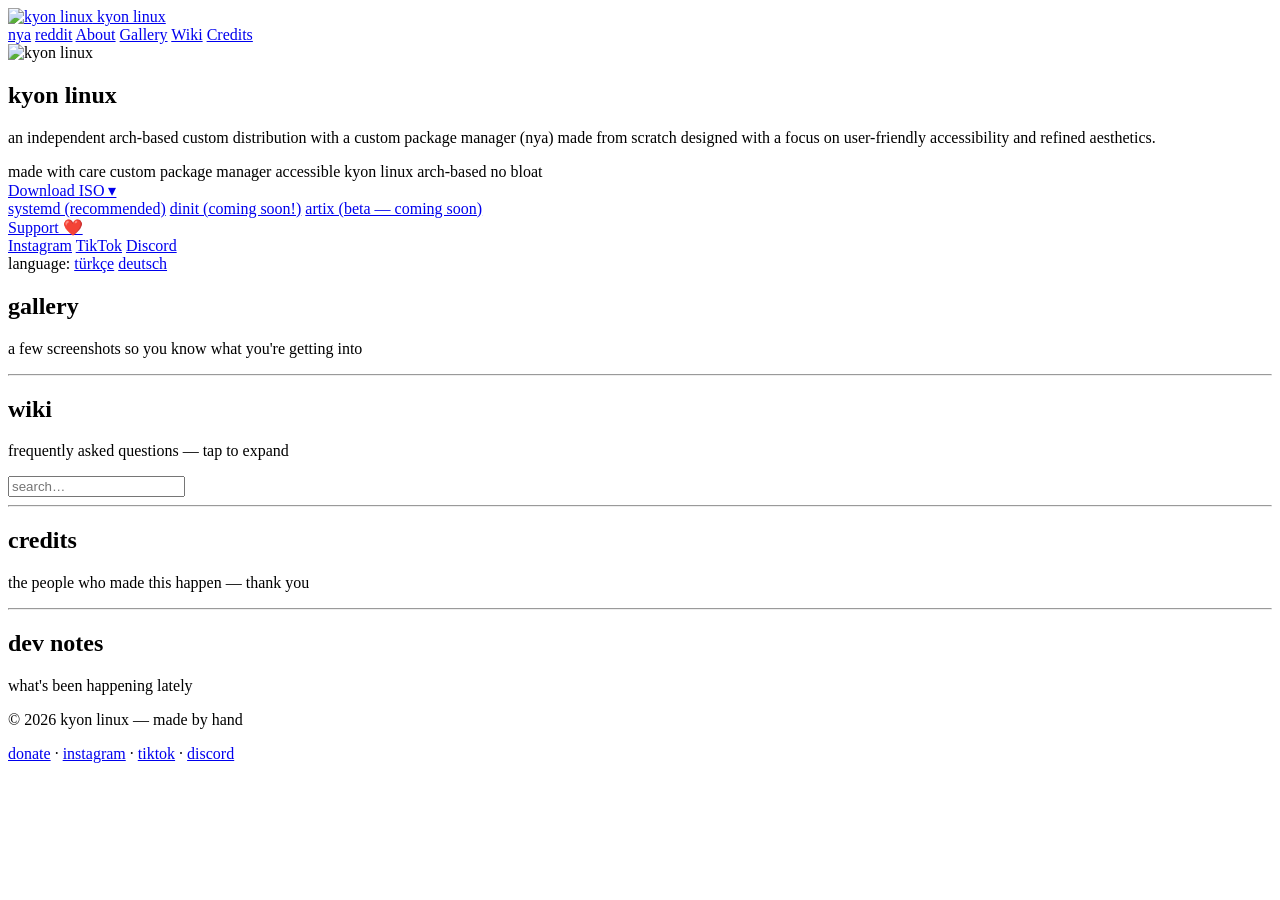
==== index.html @ cd8f9972 "uploaded the files" ====
<!DOCTYPE html>
<html lang="en">
<head>
<meta charset="UTF-8">
<meta name="viewport" content="width=device-width, initial-scale=1.0">
<title>kyon linux — arch-based, accessible, aesthetic</title>
<meta name="description" content="kyon linux — an independent arch-based distribution designed with a focus on user-friendly accessibility and refined aesthetics.">
<meta name="theme-color" content="#0c1a2a">
<link rel="icon" type="image/x-icon" href="icon.ico">
<link rel="preconnect" href="https://fonts.googleapis.com">
<link rel="preconnect" href="https://fonts.gstatic.com" crossorigin>
<link href="https://fonts.googleapis.com/css2?family=Inter:wght@300;400;500;600;700&display=swap" rel="stylesheet">
<link rel="stylesheet" href="styles.css">
</head>
<body>

<header>
  <a href="#home" class="logo">
    <img src="icon.png" alt="kyon linux">
    kyon linux
  </a>
  <nav>
    <a href="https://github.com/kyonlinux/nya" target="_blank">nya</a>
    <a href="https://www.reddit.com/r/kyonlinux/" target="_blank">reddit</a>
    <a href="#home">About</a>
    <a href="#gallery">Gallery</a>
    <a href="#wiki">Wiki</a>
    <a href="#credits">Credits</a>
  </nav>
</header>

<section class="hero" id="home">
  <div class="hero-inner">
    <div class="hero-image">
      <img src="sideimage.png" alt="kyon linux">
    </div>
    <div class="hero-content">
    <h1>kyon linux</h1>
    <p class="tagline">an independent arch-based custom distribution with a custom package manager (nya) made from scratch designed with a focus on user-friendly accessibility and refined aesthetics.</p>
    <div class="hero-badges" aria-label="features">
      <span>made with care</span>
      <span>custom package manager</span>
      <span>accessible</span>
      <span>kyon linux</span>
      <span>arch-based</span>
      <span>no bloat</span>
    </div>
    <div class="hero-actions">
      <div class="iso-dropdown">
        <a class="btn primary" href="#" onclick="this.parentElement.classList.toggle('open');return false">Download ISO ▾</a>
        <div class="dropdown-menu">
          <a href="https://drive.google.com/file/d/1CRRmqdXTP9K90-1pjGMA3OWUpRJdGg02/view?usp=sharing" target="_blank"><span class="label">systemd (recommended)</span></a>
          <a class="disabled" href="#"><span class="label">dinit (coming soon!)</span></a>
          <a class="disabled" href="#"><span class="label">artix (beta — coming soon)</span></a>
        </div>
      </div>
      <a class="btn" href="https://github.com/sponsors/adachiPPP" target="_blank">Support ❤️</a>
    </div>
    <div class="socials">
      <a href="https://instagram.com/kyonlinux" target="_blank">Instagram</a>
      <a href="https://tiktok.com/@kyonlinux" target="_blank">TikTok</a>
      <a href="https://discord.gg/Y43PwVsehS" target="_blank">Discord</a>
    </div>
    <div class="langs">
      <span>language:</span>
      <a href="tr/">türkçe</a>
      <a href="de/">deutsch</a>
    </div>
  </div>
  </div>
</section>

<section id="gallery">
  <h2>gallery</h2>
  <p class="subtitle">a few screenshots so you know what you're getting into</p>
  <div class="gallery-carousel">
    <div class="gallery-track" id="galleryTrack"></div>
    <button class="gallery-nav prev" id="gPrev" aria-label="previous" disabled>‹</button>
    <button class="gallery-nav next" id="gNext" aria-label="next" disabled>›</button>
    <div class="gallery-dots" id="gDots"></div>
  </div>
</section>

<hr class="divider">

<section id="wiki">
  <h2>wiki</h2>
  <p class="subtitle">frequently asked questions — tap to expand</p>
  <div class="wiki-search">
    <input type="search" id="wikiSearch" placeholder="search…" aria-label="search wiki">
    <span class="wiki-count" id="wikiCount"></span>
  </div>
  <div id="wikiList"></div>
  <button class="wiki-more" id="wikiMoreBtn" style="display:none">show more</button>
</section>

<hr class="divider">

<section id="credits">
  <h2>credits</h2>
  <p class="subtitle">the people who made this happen — thank you</p>
  <div class="credits-grid" id="creditsGrid"></div>
</section>

<hr class="divider">

<section id="notes">
  <h2>dev notes</h2>
  <p class="subtitle">what's been happening lately</p>
  <div class="notes" id="notesList"></div>
</section>

<footer>
  <p>© 2026 kyon linux — made by hand</p>
  <p><a href="https://github.com/sponsors/adachiPPP" target="_blank">donate</a> · <a href="https://instagram.com/kyonlinux" target="_blank">instagram</a> · <a href="https://tiktok.com/@kyonlinux" target="_blank">tiktok</a> · <a href="https://discord.gg/8uKbHbBR5R" target="_blank">discord</a></p>
</footer>

<script>
(function(){
'use strict';

var GALLERY_FILES = ['pic1.png','pic2.png','pic3.png'];
var WIKI_INITIAL = 4;

function $(id){ return document.getElementById(id); }
function esc(s){ return String(s).replace(/&/g,'&amp;').replace(/</g,'&lt;').replace(/>/g,'&gt;'); }
function dayOfYear(){ var n=new Date(); return Math.floor((n-new Date(n.getFullYear(),0,0))/864e5); }

var wikiEntries=[],wikiData=[],wikiShowingAll=false;
function renderWiki(){
  fetch('wiki.json')
    .then(function(r){if(!r.ok)throw new Error('no file');return r.json();})
    .then(drawWiki)
    .catch(function(){});
}
function drawWiki(data){
  if(!Array.isArray(data))return;
  wikiData=data;
  var list=$('wikiList');
  wikiData.forEach(function(item,i){
    var entry=document.createElement('div');
    entry.className='wiki-entry'+(i>=WIKI_INITIAL?' wiki-hidden':'');
    var lines=item.paragraph||item.changes||[];
    var lis=lines.map(function(line){
      if(line.trim()==='')return '<li style="height:.5em"></li>';
      var content=line,noBullet=false;
      if(/^\s*@!/.test(content)){noBullet=true;content=content.replace(/^\s*@!\s*/,'');}
      var breaks=esc(content).replace(/\\n|\n/g,'<br>');
      return '<li style="'+(noBullet?'padding-left:0':'')+'">'+breaks+'</li>';
    }).join('');
    entry.innerHTML=
      '<div class="wiki-header">'+
        '<span class="wiki-title">'+esc(item.header)+'</span>'+
        '<span class="wiki-date">'+esc(item.date)+'</span>'+
        '<span class="wiki-trigger">[open]</span>'+
      '</div>'+
      '<div class="wiki-content"><ul>'+lis+'</ul></div>';
    entry.querySelector('.wiki-header').addEventListener('click',function(){
      var active=entry.classList.toggle('active');
      entry.querySelector('.wiki-trigger').textContent=active?'[close]':'[open]';
    });
    list.appendChild(entry);
    wikiEntries.push(entry);
  });
  updateWikiMoreBtn();
}

function updateWikiMoreBtn(){
  var btn=$('wikiMoreBtn'),hiddenCount=0;
  for(var i=0;i<wikiEntries.length;i++){
    if(wikiEntries[i].classList.contains('wiki-hidden')&&wikiEntries[i].style.display!=='none')hiddenCount++;
  }
  var q=$('wikiSearch').value.trim().toLowerCase();
  if(hiddenCount>0&&!q){btn.style.display='block';btn.textContent='show more ('+hiddenCount+' hidden)';}
  else{btn.style.display='none';}
}

function wikiFilter(){
  var q=$('wikiSearch').value.trim().toLowerCase(),shown=0;
  if(!wikiData.length)return;
  wikiData.forEach(function(item,i){
    var hay=(item.header+' '+item.date+' '+(item.paragraph||[]).join(' ')).toLowerCase();
    var ok=!q||hay.indexOf(q)!==-1;
    if(ok&&!q){
      if(i<WIKI_INITIAL||wikiShowingAll){wikiEntries[i].style.display='';wikiEntries[i].classList.remove('wiki-hidden');}
      else{wikiEntries[i].style.display='none';wikiEntries[i].classList.add('wiki-hidden');}
    }else if(ok&&q){wikiEntries[i].style.display='';wikiEntries[i].classList.remove('wiki-hidden');}
    else{wikiEntries[i].style.display='none';if(wikiEntries[i].classList.contains('active')){wikiEntries[i].classList.remove('active');var tg=wikiEntries[i].querySelector('.wiki-trigger');if(tg)tg.textContent='[open]';}}
    if(ok)shown++;
  });
  $('wikiCount').textContent=q?shown+'/'+wikiEntries.length:'';
  updateWikiMoreBtn();
}
$('wikiMoreBtn').addEventListener('click',function(){wikiShowingAll=true;wikiFilter();});

function renderCredits(){
  var grid=$('creditsGrid');
  function draw(data){
    grid.innerHTML='';
    data.forEach(function(p){
      var d=document.createElement('div');d.className='credit';
      var lis=(p.changes||[]).map(function(c){return '<li>'+esc(c)+'</li>';}).join('');
      d.innerHTML='<h3>'+esc(p.ppl)+'</h3><ul>'+lis+'</ul>';
      grid.appendChild(d);
    });
  }
  fetch('credits.json').then(function(r){if(!r.ok)throw new Error('no file');return r.json();}).then(draw).catch(function(){});
}

function renderNotes(){
  var list=$('notesList');
  function draw(data){
    list.innerHTML='';
    data.forEach(function(n){
      var d=document.createElement('div');d.className='note';
      var lis=(n.changes||[]).map(function(c){return '<li>'+esc(c)+'</li>';}).join('');
      d.innerHTML='<time>'+esc(n.date)+'</time><ul>'+lis+'</ul>';
      list.appendChild(d);
    });
  }
  fetch('notes.json').then(function(r){if(!r.ok)throw new Error('no file');return r.json();}).then(draw).catch(function(){});
}

var gallerySlides=[],galleryIdx=0,galleryTimer=null;
function renderGallery(){
  var track=$('galleryTrack'),dots=$('gDots');
  var pending=GALLERY_FILES.length,shown=0;
  function finish(){if(--pending<=0&&!shown)$('galleryTrack').parentElement.style.display='none';}
  GALLERY_FILES.forEach(function(src,i){
    var img=new Image();
    img.onload=function(){
      shown++;
      var f=document.createElement('div');f.className='gallery-slide';
      f.innerHTML='<img src="'+src+'" alt="preview '+(i+1)+'" loading="lazy">';
      track.appendChild(f);gallerySlides.push(f);
      var d=document.createElement('button');
      d.setAttribute('aria-label','slide '+(gallerySlides.length));
      d.addEventListener('click',function(){goGallery(gallerySlides.indexOf(f));});
      dots.appendChild(d);
      syncGallery();maybeAutoGallery();finish();
    };
    img.onerror=finish;img.src=src;
  });
}
function goGallery(i){if(!gallerySlides.length)return;galleryIdx=(i+gallerySlides.length)%gallerySlides.length;syncGallery();}
function syncGallery(){
  $('galleryTrack').style.transform='translateX(-'+(galleryIdx*100)+'%)';
  var btns=$('gDots').querySelectorAll('button');
  for(var i=0;i<btns.length;i++)btns[i].classList.toggle('active',i===galleryIdx);
  var multi=gallerySlides.length>1;
  $('gPrev').disabled=!multi;$('gNext').disabled=!multi;
}
function maybeAutoGallery(){
  if(gallerySlides.length<2)return;clearInterval(galleryTimer);
  galleryTimer=setInterval(function(){if(!document.hidden)goGallery(galleryIdx+1);},5000);
}

$('gPrev').addEventListener('click',function(){maybeAutoGallery();goGallery(galleryIdx-1);});
$('gNext').addEventListener('click',function(){maybeAutoGallery();goGallery(galleryIdx+1);});
$('wikiSearch').addEventListener('input',wikiFilter);

document.addEventListener('keydown',function(e){
  var tag=e.target&&e.target.tagName;
  if(tag==='INPUT'||tag==='TEXTAREA'||tag==='BUTTON'||tag==='A')return;
});

function boot(){renderWiki();renderCredits();renderNotes();renderGallery();}
boot();
})();
</script>
</body>
</html>
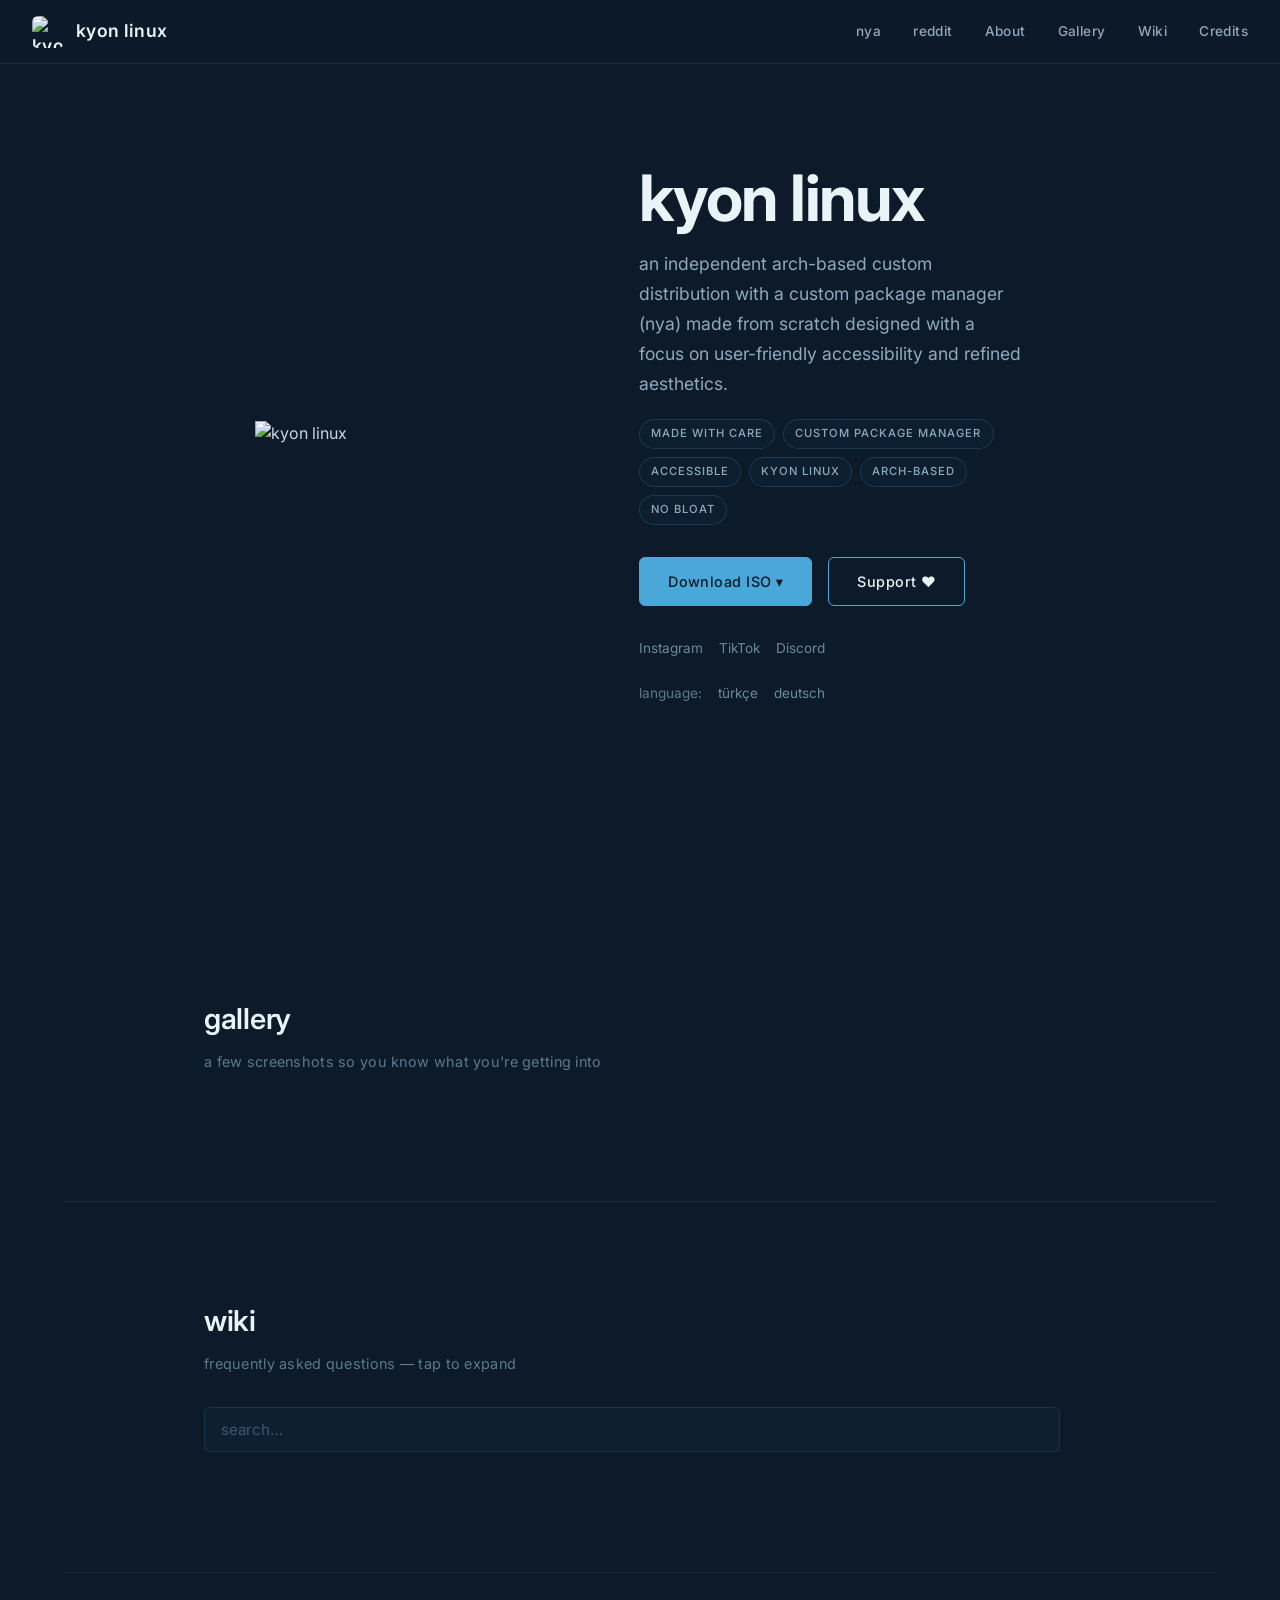
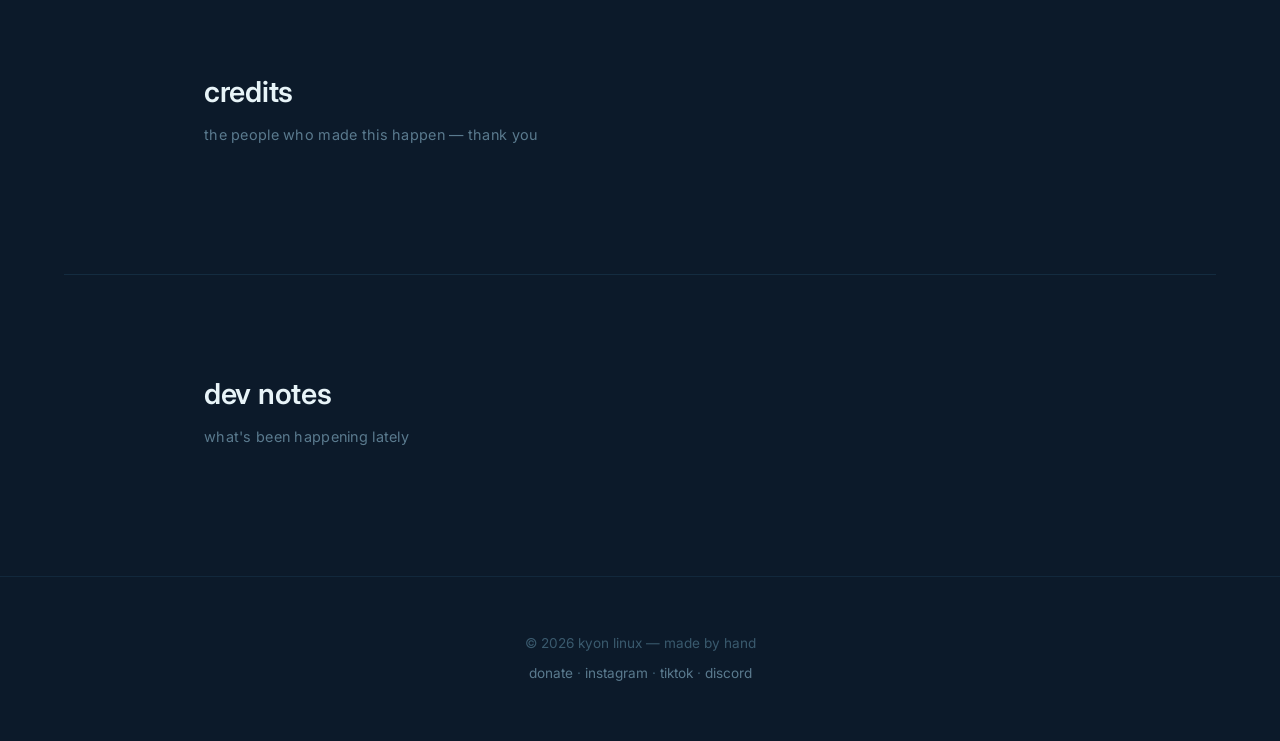
==== commit 74a7b356: "updated somethings :3c" ====
--- a/index.html
+++ b/index.html
@@ -49,9 +49,10 @@
       <div class="iso-dropdown">
         <a class="btn primary" href="#" onclick="this.parentElement.classList.toggle('open');return false">Download ISO ▾</a>
         <div class="dropdown-menu">
-          <a href="https://drive.google.com/file/d/1CRRmqdXTP9K90-1pjGMA3OWUpRJdGg02/view?usp=sharing" target="_blank"><span class="label">systemd (recommended)</span></a>
+          <span class="dropdown-heading">systemd</span>
+          <a href="https://kyon.av3e.dev/kyonlinux-2026.11.22-x86_64.iso" target="_blank"><span class="label">av3's mirror (official &amp; recommended)</span></a>
+          <a href="https://drive.google.com/file/d/1y6V3EX3wpyeV_yNVRuKacl41rq8bJMm4/view?usp=sharing" target="_blank"><span class="label">google drive mirror</span></a>
           <a class="disabled" href="#"><span class="label">dinit (coming soon!)</span></a>
-          <a class="disabled" href="#"><span class="label">artix (beta — coming soon)</span></a>
         </div>
       </div>
       <a class="btn" href="https://github.com/sponsors/adachiPPP" target="_blank">Support ❤️</a>
--- a/styles.css
+++ b/styles.css
@@ -0,0 +1,274 @@
+*{box-sizing:border-box;margin:0;padding:0}
+html{scroll-behavior:smooth}
+body{
+  font-family:'Inter',system-ui,-apple-system,sans-serif;
+  color:#c8d6e5;
+  background:#0c1a2a;
+  min-height:100vh;
+  line-height:1.6;
+  -webkit-font-smoothing:antialiased;
+}
+::selection{background:rgba(100,200,255,.3);color:#fff}
+:focus-visible{outline:2px solid #4aa8d8;outline-offset:3px}
+::-webkit-scrollbar{width:6px}
+::-webkit-scrollbar-track{background:#0c1a2a}
+::-webkit-scrollbar-thumb{background:#1e3a50;border-radius:3px}
+
+header{
+  position:fixed;top:0;left:0;right:0;z-index:100;
+  background:rgba(12,26,42,.95);
+  backdrop-filter:blur(12px);
+  border-bottom:1px solid rgba(74,168,216,.15);
+  padding:0 2rem;
+  height:64px;
+  display:flex;
+  align-items:center;
+  justify-content:space-between;
+}
+.logo{
+  display:flex;align-items:center;gap:12px;
+  text-decoration:none;color:#e8f4f8;
+  font-weight:600;font-size:1.1rem;letter-spacing:.02em;
+}
+.logo img{height:32px;width:32px;border-radius:6px}
+nav{display:flex;gap:2rem;align-items:center}
+nav a{
+  color:#8faabe;text-decoration:none;font-size:.85rem;
+  font-weight:500;letter-spacing:.03em;
+  transition:color .2s;
+}
+nav a:hover{color:#4aa8d8}
+nav a.active{color:#4aa8d8}
+
+.hero{
+  min-height:100vh;
+  padding-top:64px;
+  display:flex;
+  align-items:center;
+  justify-content:center;
+}
+.hero-inner{
+  display:flex;
+  align-items:center;
+  gap:clamp(2rem,5vw,5rem);
+  padding:clamp(2rem,4vw,4rem);
+  max-width:1100px;
+  width:100%;
+}
+.hero-image{
+  flex:0 0 320px;
+  display:grid;
+  place-items:center;
+}
+.hero-image img{
+  width:320px;
+  height:auto;
+}
+.hero-content{
+  flex:1;
+  display:flex;
+  flex-direction:column;
+  justify-content:center;
+}
+.hero-content h1{
+  font-size:clamp(2.5rem,6vw,4rem);
+  font-weight:700;
+  color:#e8f4f8;
+  margin-bottom:1rem;
+  letter-spacing:-.02em;
+  line-height:1.1;
+}
+.hero-content .tagline{
+  font-size:1.1rem;
+  color:#8faabe;
+  margin-bottom:2rem;
+  line-height:1.7;
+  max-width:600px;
+}
+.hero-badges{display:flex;flex-wrap:wrap;gap:8px;margin:-.75rem 0 2rem}
+.hero-badges span{
+  border:1px solid rgba(74,168,216,.2);
+  background:rgba(15,36,56,.45);
+  color:#8faabe;
+  padding:5px 11px;border-radius:999px;
+  font-size:.7rem;font-weight:500;
+  letter-spacing:.09em;text-transform:uppercase;
+}
+.hero-actions{display:flex;gap:1rem;flex-wrap:wrap;margin-bottom:2rem}
+.btn{
+  display:inline-flex;align-items:center;gap:8px;
+  border:1px solid #4aa8d8;color:#e8f4f8;
+  text-decoration:none;
+  background:transparent;
+  padding:12px 28px;border-radius:6px;
+  font-weight:500;font-size:.9rem;
+  letter-spacing:.03em;
+  transition:all .2s;
+}
+.btn:hover{background:rgba(74,168,216,.15)}
+.btn.primary{
+  background:#4aa8d8;color:#0c1a2a;
+  border-color:#4aa8d8;
+}
+.btn.primary:hover{background:#3a98c8}
+.iso-dropdown{position:relative;display:inline-flex}
+.iso-dropdown::after{content:"";position:absolute;top:100%;left:0;width:240px;height:10px}
+.iso-dropdown .dropdown-menu{display:none;position:absolute;top:calc(100% + 6px);left:0;min-width:240px;background:#0f2438;border:1px solid rgba(74,168,216,.25);border-radius:6px;padding:6px 0;z-index:50;box-shadow:0 8px 32px rgba(0,0,0,.4)}
+.iso-dropdown:hover .dropdown-menu,.iso-dropdown.open .dropdown-menu{display:block}
+.iso-dropdown .dropdown-menu a{display:block;padding:10px 16px;color:#c8d6e5;text-decoration:none;font-size:.85rem;font-weight:500;transition:background .15s}
+.iso-dropdown .dropdown-menu a:hover{background:rgba(74,168,216,.12);color:#e8f4f8}
+.iso-dropdown .dropdown-menu a.disabled{color:#3a5a6e;pointer-events:none}
+.iso-dropdown .dropdown-menu .dropdown-heading{display:block;padding:8px 16px 4px;color:#5a7a8e;font-size:.72rem;font-weight:600;letter-spacing:.08em;text-transform:uppercase}
+.iso-dropdown .dropdown-menu a .label{display:block}
+.iso-dropdown .dropdown-menu a .sub{display:block;font-size:.75rem;color:#5a7a8e;margin-top:2px;font-weight:400}
+.socials{display:flex;gap:1rem;flex-wrap:wrap}
+.socials a{
+  color:#6a8a9e;text-decoration:none;font-size:.85rem;
+  transition:color .2s;
+}
+.socials a:hover{color:#4aa8d8}
+.langs{
+  display:flex;gap:1rem;margin-top:1.5rem;
+  color:#5a7a8e;font-size:.85rem;align-items:center;
+}
+.langs a{color:#6a8a9e;text-decoration:none;transition:color .2s}
+.langs a:hover{color:#4aa8d8}
+
+section{
+  padding:clamp(3rem,8vw,6rem) clamp(2rem,5vw,4rem);
+  max-width:1000px;
+  margin:0 auto;
+}
+section h2{
+  font-size:1.8rem;font-weight:600;color:#e8f4f8;
+  margin-bottom:.5rem;letter-spacing:-.01em;
+}
+section .subtitle{
+  color:#5a7a8e;font-size:.9rem;margin-bottom:2rem;
+  letter-spacing:.02em;
+}
+.divider{
+  border:none;border-top:1px solid rgba(74,168,216,.12);
+  margin:0 clamp(2rem,5vw,4rem);
+}
+
+.gallery-carousel{position:relative;overflow:hidden;border-radius:8px;border:1px solid rgba(74,168,216,.1)}
+.gallery-track{display:flex;transition:transform .4s ease}
+.gallery-slide{flex:0 0 100%;position:relative}
+.gallery-slide img{width:100%;height:400px;object-fit:contain;background:#0f2438;display:block}
+.gallery-nav{
+  position:absolute;top:50%;transform:translateY(-50%);
+  width:40px;height:40px;border-radius:50%;
+  border:1px solid rgba(74,168,216,.3);
+  background:rgba(12,26,42,.8);color:#8faabe;
+  cursor:pointer;display:grid;place-items:center;
+  transition:all .2s;
+}
+.gallery-nav:hover{background:rgba(74,168,216,.2);color:#e8f4f8}
+.gallery-nav.prev{left:12px}
+.gallery-nav.next{right:12px}
+.gallery-dots{display:flex;justify-content:center;gap:8px;padding:1rem 0}
+.gallery-dots button{
+  width:8px;height:8px;border-radius:50%;border:none;
+  background:rgba(74,168,216,.25);cursor:pointer;
+  transition:background .2s;
+}
+.gallery-dots button.active{background:#4aa8d8}
+
+.wiki-search{
+  display:flex;gap:1rem;margin-bottom:1.5rem;align-items:center;
+}
+.wiki-search input{
+  flex:1;background:rgba(15,36,56,.6);
+  border:1px solid rgba(74,168,216,.15);
+  border-radius:6px;color:#e8f4f8;
+  font-family:inherit;font-size:.95rem;
+  padding:12px 16px;outline:none;
+  transition:border-color .2s;
+}
+.wiki-search input:focus{border-color:#4aa8d8}
+.wiki-search input::placeholder{color:#3a5a6e}
+.wiki-count{color:#5a7a8e;font-size:.8rem}
+.wiki-entry{
+  border:1px solid rgba(74,168,216,.1);
+  border-radius:6px;margin-bottom:12px;
+  background:rgba(15,36,56,.3);
+  overflow:hidden;
+}
+.wiki-entry.active{border-color:rgba(74,168,216,.3)}
+.wiki-header{
+  display:flex;justify-content:space-between;align-items:center;
+  padding:14px 18px;cursor:pointer;
+  transition:background .2s;
+}
+.wiki-header:hover{background:rgba(74,168,216,.05)}
+.wiki-title{font-weight:500;color:#c8d6e5;flex:1}
+.wiki-date{color:#3a5a6e;font-size:.75rem;letter-spacing:.08em;text-transform:uppercase;margin:0 1rem}
+.wiki-trigger{color:#5a7a8e;font-size:.8rem;transition:color .2s}
+.wiki-entry.active .wiki-trigger{color:#4aa8d8}
+.wiki-content{
+  max-height:0;overflow:hidden;
+  transition:max-height .4s ease,opacity .3s ease;opacity:0;
+}
+.wiki-entry.active .wiki-content{max-height:12000px;opacity:1}
+.wiki-content ul{list-style:none;padding:0 18px 18px;color:#8faabe}
+.wiki-content li{
+  padding:6px 0 6px 18px;position:relative;
+  line-height:1.6;font-size:.9rem;
+  overflow-wrap:anywhere;
+}
+.wiki-content li::before{content:"›";position:absolute;left:0;color:#4aa8d8}
+.wiki-more{
+  display:block;margin:1rem auto 0;background:transparent;
+  color:#8faabe;border:1px solid rgba(74,168,216,.2);
+  padding:10px 24px;border-radius:6px;cursor:pointer;
+  font-family:inherit;letter-spacing:.05em;
+  font-size:.85rem;transition:all .2s;
+}
+.wiki-more:hover{background:rgba(74,168,216,.1);border-color:rgba(74,168,216,.3)}
+
+.credits-grid{display:grid;grid-template-columns:repeat(auto-fit,minmax(280px,1fr));gap:1rem}
+.credit{
+  border:1px solid rgba(74,168,216,.1);
+  border-radius:6px;padding:20px;
+  background:rgba(15,36,56,.3);
+}
+.credit h3{color:#c8d6e5;font-size:1rem;margin-bottom:.75rem;font-weight:600}
+.credit ul{list-style:none;color:#8faabe;font-size:.9rem}
+.credit li{padding:4px 0 4px 18px;position:relative}
+.credit li::before{content:"—";position:absolute;left:0;color:#3a5a6e}
+
+.notes{position:relative;padding-left:24px}
+.notes::before{content:"";position:absolute;left:6px;top:0;bottom:0;width:1px;background:rgba(74,168,216,.15)}
+.note{position:relative;margin-bottom:24px}
+.note::before{
+  content:"";position:absolute;left:-22px;top:8px;
+  width:8px;height:8px;border-radius:50%;
+  background:#4aa8d8;
+}
+.note time{color:#3a5a6e;font-size:.75rem;letter-spacing:.08em;text-transform:uppercase}
+.note ul{list-style:none;margin-top:.5rem;color:#8faabe;font-size:.9rem}
+.note li{padding:4px 0 4px 18px;position:relative}
+.note li::before{content:"›";position:absolute;left:0;color:#4aa8d8}
+
+footer{
+  text-align:center;padding:3rem 2rem;
+  color:#3a5a6e;font-size:.85rem;
+  border-top:1px solid rgba(74,168,216,.1);
+}
+footer p{margin:.5rem 0}
+footer a{color:#5a7a8e;text-decoration:none;transition:color .2s}
+footer a:hover{color:#4aa8d8}
+
+@media(max-width:768px){
+  .hero-inner{flex-direction:column;text-align:center}
+  .hero-image{flex:0 0 auto}
+  .hero-image img{width:200px}
+  nav{gap:1rem}
+  nav a{font-size:.8rem}
+  .gallery-slide img{height:250px}
+}
+@media(prefers-reduced-motion:reduce){
+  *,*::before,*::after{animation-duration:.01ms!important;transition-duration:.01ms!important}
+  html{scroll-behavior:auto}
+}
